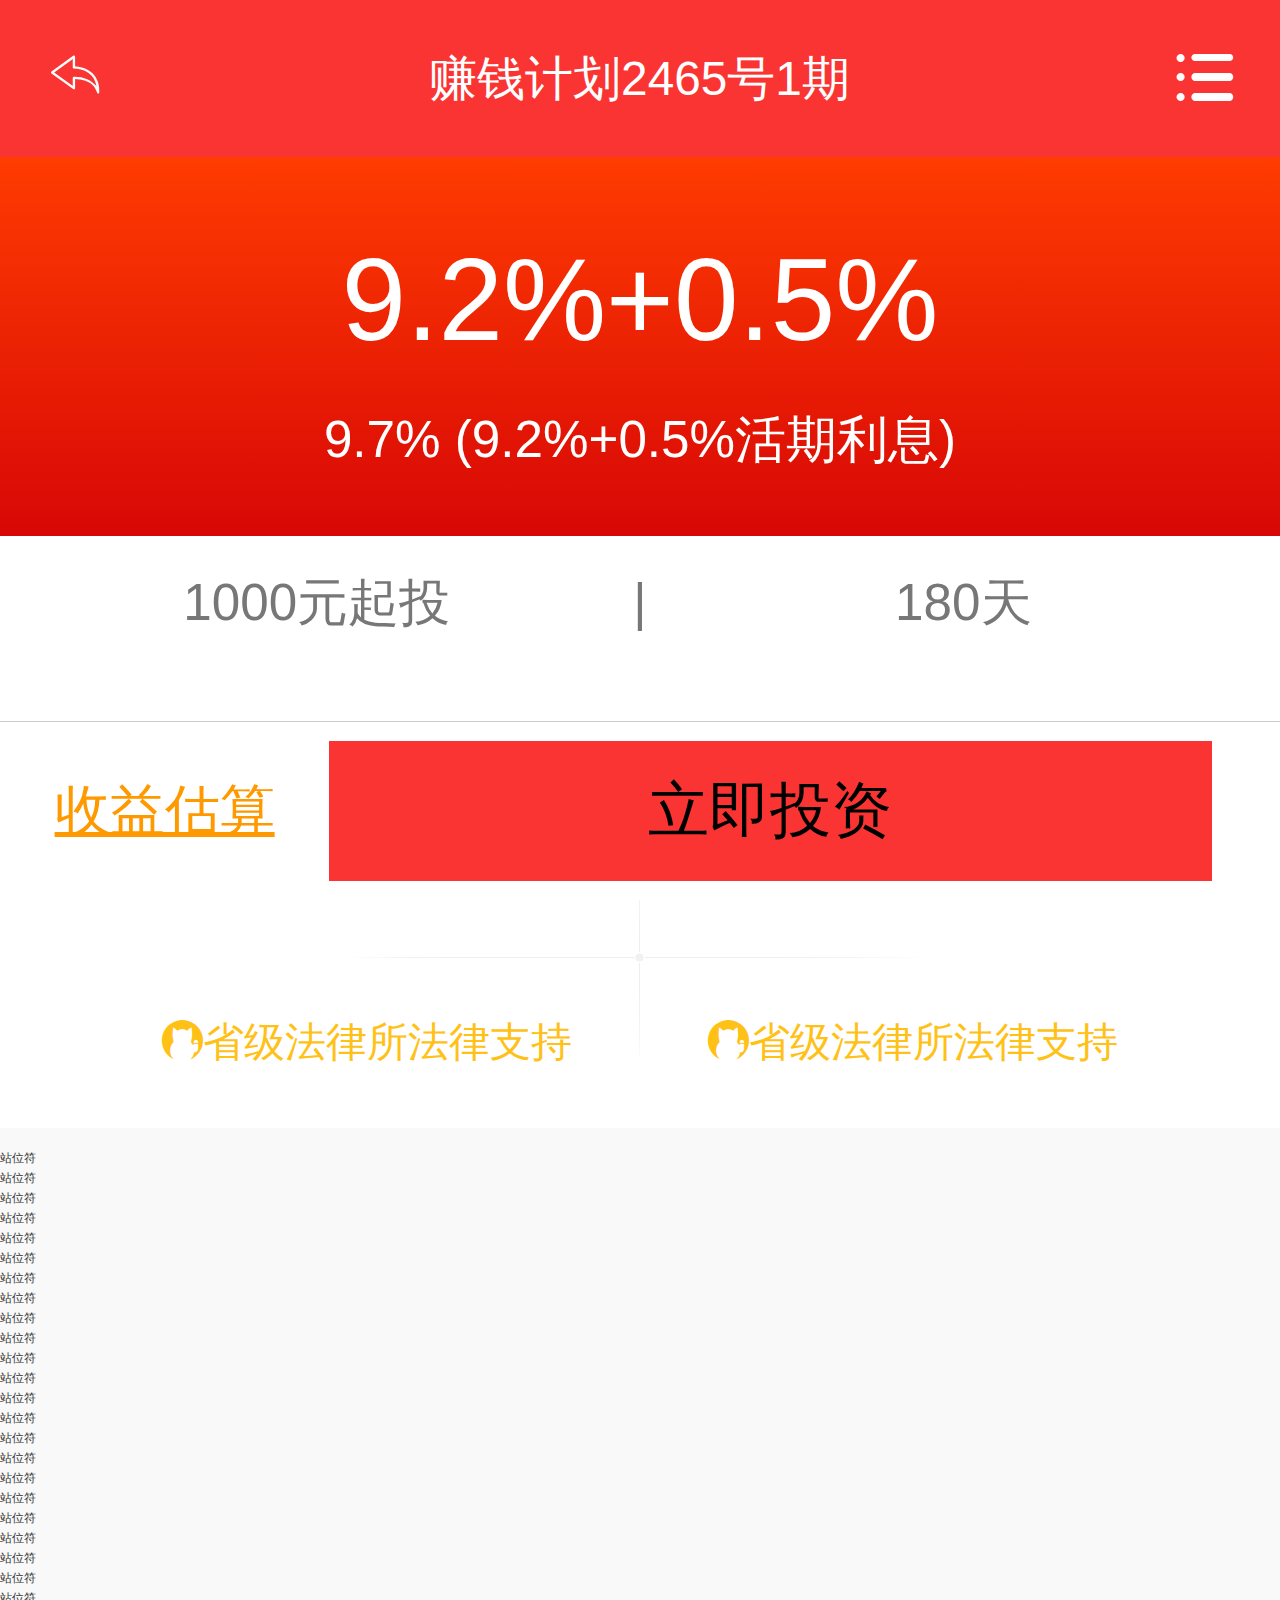
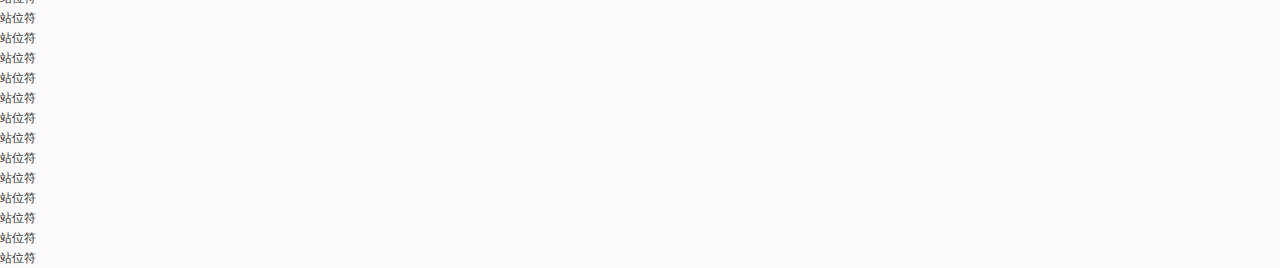
==== detail.html @ 258b19ae "1426" ====
<!DOCTYPE html>
<html>
	<head>
		<meta charset="UTF-8">
		<meta name="viewport" content="width=device-width,initial-scale=1,minimum-scale=1,maximum-scale=1,user-scalable=no" />
		<title>Details</title>
		<link rel="stylesheet" href="css/iconfont.css" />
		<link rel="stylesheet" href="css/detail.css" />
		<script type="text/javascript">
			var fs=document.documentElement.clientWidth/750*100;
			document.querySelector('html').style.fontSize=fs+'px';
		</script>
	</head>
	<body>
		<header>
			<i class="iconfont icon-fanhui"></i>
			<h3>赚钱计划2465号1期</h3>
			<i class="iconfont icon-caidan"></i>
		</header>
		<section class="banner">
			<p>9.2%+0.5%</p>
			<p>9.7% (9.2%+0.5%活期利息)</p>
		</section>
		<section class="plan">
			<a href="">1000元起投</a> | <a href="">180天</a>
		</section>
		<section class="support">
			<div class="data-list">
				<div><i class="iconfont icon-zhengmian"></i><span>省级法律所法律支持</span></div>
				<div><i class="iconfont icon-zhengmian"></i><span>省级法律所法律支持</span></div>
				<div><i class="iconfont icon-zhengmian"></i><span>省级法律所法律支持</span></div>
				<div><i class="iconfont icon-zhengmian"></i><span>省级法律所法律支持</span></div>
			</div>
		</section>
		<div>
			<br>站位符
				<br>站位符
					<br>站位符
			<br>站位符
				<br>站位符
					<br>站位符
						<br>站位符
				<br>站位符
					<br>站位符
						<br>站位符
				<br>站位符
					<br>站位符
						<br>站位符
				<br>站位符
					<br>站位符<br>站位符
				<br>站位符
					<br>站位符
						<br>站位符
				<br>站位符
					<br>站位符
						<br>站位符
				<br>站位符
					<br>站位符
						<br>站位符
				<br>站位符
					<br>站位符
						<br>站位符
				<br>站位符
					<br>站位符
						<br>站位符
				<br>站位符
					<br>站位符<br>站位符
				<br>站位符
					<br>站位符
						
																			
		</div>
		<footer>
			<a href="">收益估算</a>
			<button>立即投资</button>
		</footer>
		<script src="js/zepto/zepto.js" type="text/javascript" charset="utf-8"></script>
		<script src="js/zepto/event.js" type="text/javascript" charset="utf-8"></script>
		
	</body>
</html>
---- css/iconfont.css ----
@font-face {font-family: "iconfont";
  src: url('../font/iconfont.eot?t=1494812464862'); /* IE9*/
  src: url('../font/iconfont.eot?t=1494812464862#iefix') format('embedded-opentype'), /* IE6-IE8 */
  url('../font/iconfont.woff?t=1494812464862') format('woff'), /* chrome, firefox */
  url('../font/iconfont.ttf?t=1494812464862') format('truetype'), /* chrome, firefox, opera, Safari, Android, iOS 4.2+*/
  url('../font/iconfont.svg?t=1494812464862#iconfont') format('svg'); /* iOS 4.1- */
}

.iconfont {
  font-family:"iconfont" !important;
  font-size:16px;
  font-style:normal;
  -webkit-font-smoothing: antialiased;
  -moz-osx-font-smoothing: grayscale;
}

.icon-zhuye:before { content: "\3478"; }

.icon-vip:before { content: "\3434"; }

.icon-fanhui:before { content: "\f000c"; }

.icon-chongzhi:before { content: "\f029c"; }

.icon-wenti:before { content: "\f00bd"; }

.icon-shouji:before { content: "\e625"; }

.icon-tubiao3:before { content: "\e6e3"; }

.icon-caidan:before { content: "\e6dc"; }

.icon-iconfontzhuce:before { content: "\e639"; }

.icon-home:before { content: "\e6b8"; }

.icon-iconziti10:before { content: "\e613"; }

.icon-faxian:before { content: "\e623"; }

.icon-suo:before { content: "\e681"; }

.icon-shouji1:before { content: "\e795"; }

.icon-dianhua:before { content: "\e621"; }

.icon-icon02:before { content: "\e604"; }

.icon-liwu:before { content: "\e647"; }

.icon-shangjia:before { content: "\e65a"; }

.icon-chazhao:before { content: "\e65c"; }

.icon-jiarugouwuche:before { content: "\e640"; }

.icon-faxian1:before { content: "\e608"; }

.icon-re:before { content: "\e61d"; }

.icon-renzheng:before { content: "\e646"; }

.icon-gouwuche:before { content: "\e6ff"; }

.icon-saomiao:before { content: "\e669"; }

.icon-vip1:before { content: "\e680"; }

.icon-book:before { content: "\e60d"; }

.icon-xin:before { content: "\e60e"; }

.icon-xiaoxi:before { content: "\e628"; }

.icon-order:before { content: "\e614"; }

.icon-lock-fill:before { content: "\e615"; }

.icon-wode:before { content: "\e60f"; }

.icon-xiuli0:before { content: "\e776"; }

.icon-qidong:before { content: "\e66e"; }

.icon-touzi:before { content: "\e643"; }

.icon-huiyuan:before { content: "\e62f"; }

.icon-552cc60056679:before { content: "\e619"; }

.icon-qiandao:before { content: "\e977"; }

.icon-zhengmian:before { content: "\e601"; }

.icon-shouhuo:before { content: "\f000f"; }

.icon-iconset0204:before { content: "\e667"; }

.icon-gengduo:before { content: "\e627"; }

.icon-qianbao:before { content: "\e6e2"; }

.icon-wenhao:before { content: "\e62a"; }

.icon-shouye:before { content: "\e605"; }

.icon-pay:before { content: "\e622"; }

.icon-icon:before { content: "\e600"; }

.icon-artboard13:before { content: "\e7e0"; }

.icon-zhiyin:before { content: "\e651"; }

.icon-buoumaotubiao45:before { content: "\e629"; }

.icon-icon4:before { content: "\e60a"; }

.icon-jiaruwomen:before { content: "\e735"; }

.icon-weibiaoti--:before { content: "\e803"; }

.icon-mao:before { content: "\e5fb"; }

.icon-xinshouzhiyin:before { content: "\e648"; }

.icon-start:before { content: "\e66b"; }

.icon-dianhuaqia:before { content: "\e77c"; }

.icon-women:before { content: "\e606"; }
---- css/detail.css ----
html,
body,
ul,
li,
ol,
dl,
dd,
dt,
p,
h1,
h2,
h3,
h4,
h5,
h6,
form,
fieldset,
legend,
img,
footer {
  margin: 0;
  padding: 0;
  box-sizing: border-box;
}
fieldset,
img {
  border: none;
}
img {
  display: block;
}
address,
caption,
cite,
code,
dfn,
th,
var {
  font-style: normal;
  font-weight: normal;
}
ul,
ol {
  list-style: none;
}
input {
  padding-top: 0;
  padding-bottom: 0;
  font-family: "SimSun", "宋体";
}
input::-moz-focus-inner {
  border: none;
  padding: 0;
}
select,
input {
  vertical-align: middle;
}
select,
input,
textarea {
  font-size: 12px;
  margin: 0;
}
input[type="text"],
input[type="password"],
textarea {
  outline-style: none;
  -webkit-appearance: none;
}
textarea {
  resize: none;
}
input,
textarea {
  background: none;
  border: none;
}
table {
  border-collapse: collapse;
}
body {
  color: #333;
  font: 12px/20px "微软雅黑", "SimSun", "Arial Narrow", HELVETICA;
  background: #f9f9f9;
}
a {
  color: #666;
  text-decoration: none;
}
a:visited {
  color: #666;
}
a:hover,
a:active,
a:focus {
  color: #ff8400;
  text-decoration: underline;
}
header {
  height: 0.92rem;
  padding-left: 0.27rem;
  padding-right: 0.27rem;
  color: #fff;
  background: #FA3432;
  display: flex;
  justify-content: space-between;
  align-items: center;
}
header .iconfont {
  font-size: 0.34rem;
}
header h3 {
  font-size: 0.28rem;
  font-weight: normal;
}
.banner {
  background: linear-gradient(to bottom, #ff3c01, #d80706);
  height: 2.22rem;
  text-align: center;
}
.banner p {
  color: #fff;
}
.banner p:first-child {
  font-size: 0.68rem;
  padding-top: 0.5rem;
  line-height: 0.68rem;
}
.banner p:last-child {
  font-size: 0.3rem;
  margin-top: 0.42rem;
}
.plan {
  background: #fff;
  display: flex;
  justify-content: space-around;
  align-items: center;
  height: 0.79rem;
  font-size: 0.3rem;
  color: #777;
}
.plan a {
  width: 50%;
  text-align: center;
  color: #777;
  font-size: 0.3rem;
}
.support {
  background: #fff;
  padding-top: 0.68rem;
}
.support .data-list {
  background: url(../img/detail_icon_bg.png) no-repeat center center;
  margin-left: 0.55rem;
  margin-right: 0.55rem;
  width: 6.4rem;
  height: 2rem;
  display: flex;
  flex-wrap: wrap;
  color: #ffc116;
  justify-content: space-around;
  align-items: center;
}
.support .data-list div .iconfont {
  width: 0.55rem;
  height: 0.55rem;
  text-align: center;
  line-height: 0.55rem;
  font-size: 0.24rem;
}
.support .data-list div span {
  font-size: 0.24rem;
}
footer {
  display: flex;
  align-items: center;
  background: #fff;
  position: fixed;
  width: 100%;
  bottom: 0;
  border-top: 1px solid #ccc;
  height: 1.05rem;
}
footer a {
  margin-right: 0.32rem;
  margin-left: 0.32rem;
  display: block;
  color: #f90;
  font-size: 0.32rem;
  text-decoration: underline;
}
footer a:visited {
  color: #f90;
}
footer button {
  width: 5.17rem;
  height: 0.82rem;
  font-size: 0.36rem;
  border-radius: ;
  background: #fa3432;
  border: none;
  outline: none;
}
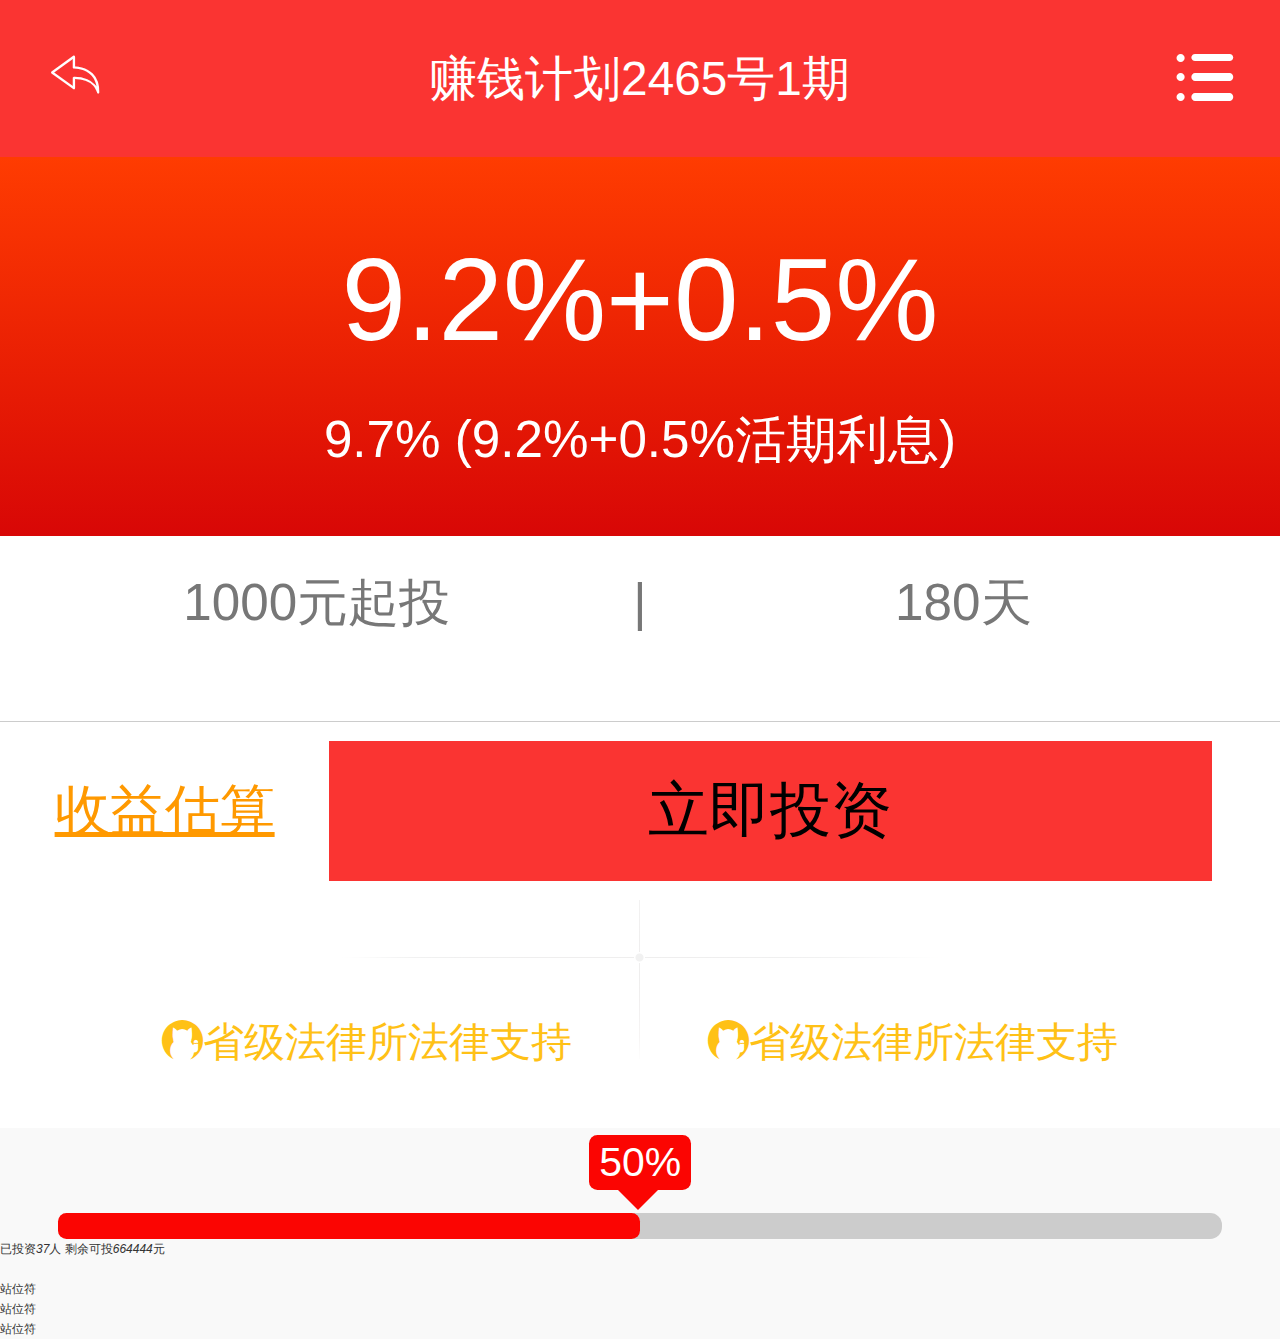
==== commit 686730a2: "21.25" ====
--- a/detail.html
+++ b/detail.html
@@ -32,43 +32,21 @@
 				<div><i class="iconfont icon-zhengmian"></i><span>省级法律所法律支持</span></div>
 			</div>
 		</section>
+		<section class="proccess">
+			<div class="proccessbody">
+				<div class="pro-front" data-proccess="50"></div>
+				<div class="pro-block">0%</div>
+			</div>
+			<p class="pro-info">
+				<span>已投资<em>37</em>人</span>
+				<span>剩余可投<em>664444</em>元</span>
+			</p>
+		</section>
 		<div>
 			<br>站位符
 				<br>站位符
 					<br>站位符
-			<br>站位符
-				<br>站位符
-					<br>站位符
-						<br>站位符
-				<br>站位符
-					<br>站位符
-						<br>站位符
-				<br>站位符
-					<br>站位符
-						<br>站位符
-				<br>站位符
-					<br>站位符<br>站位符
-				<br>站位符
-					<br>站位符
-						<br>站位符
-				<br>站位符
-					<br>站位符
-						<br>站位符
-				<br>站位符
-					<br>站位符
-						<br>站位符
-				<br>站位符
-					<br>站位符
-						<br>站位符
-				<br>站位符
-					<br>站位符
-						<br>站位符
-				<br>站位符
-					<br>站位符<br>站位符
-				<br>站位符
-					<br>站位符
-						
-																			
+												
 		</div>
 		<footer>
 			<a href="">收益估算</a>
@@ -76,6 +54,64 @@
 		</footer>
 		<script src="js/zepto/zepto.js" type="text/javascript" charset="utf-8"></script>
 		<script src="js/zepto/event.js" type="text/javascript" charset="utf-8"></script>
-		
+		<script src="js/zepto/touch.js" type="text/javascript" charset="utf-8"></script>		
+		<script type="text/javascript">
+			//进度条
+			window.requestAnimFrame = (function(){
+				  return  window.requestAnimationFrame       ||
+				          window.webkitRequestAnimationFrame ||
+				          window.mozRequestAnimationFrame    ||
+				          function( callback ){
+				            window.setTimeout(callback, 1000 / 60);
+				          };
+			})();
+			
+			window.cancelrequestAnimFrame = (function(){
+				  return  window.cancelAnimationFrame   ||
+				          window.webkitCancelAnimationFrame ||
+				          window.mozCancelAnimationFrame    ||
+				          window.clearTimeout;
+				          
+			})();
+			$(function(){
+				var value= $('.pro-front').attr('data-proccess');
+				var totalwidth=$('.proccessbody').width();
+				var currentvalue=0;
+				var prowidth=value/100 * totalwidth;
+				var pblockWidth=$('.pro-block').width();
+				console.info(prowidth);
+				console.info(pblockWidth);
+				$('.pro-front').css('width',prowidth);
+				$('.pro-block').css("left",prowidth-pblockWidth/2);
+				function addNumber(){
+					var step=value/30;
+					currentvalue=currentvalue+step;
+					currentvalue=currentvalue>value?value:currentvalue;
+					$('.pro-block').html(currentvalue+"%");
+					var timer=requestAnimationFrame(function(){
+						
+						addNumber();	
+					});
+					
+					if(currentvalue>=value){
+						cancelAnimationFrame(timer);
+					}
+				}
+				addNumber();
+				
+				$('button').on({'tap':function(){
+					value++;
+					value=value>100?100:value;
+					
+					console.info(value);
+					
+					$('.pro-front').css('width',prowidth);
+					$('.pro-block').css("left",prowidth-pblockWidth/2);
+					prowidth=value/100 * totalwidth;
+					addNumber();
+					}
+				})
+			})
+		</script>
 	</body>
 </html>
--- a/css/detail.css
+++ b/css/detail.css
@@ -172,6 +172,52 @@
 .support .data-list div span {
   font-size: 0.24rem;
 }
+.proccess {
+  margin-top: 0.5rem;
+}
+.proccess .proccessbody {
+  width: 6.82rem;
+  height: 0.15rem;
+  border-radius: 0.07rem;
+  background: #ccc;
+  margin: 0 auto;
+  position: relative;
+}
+.proccess .proccessbody .pro-front {
+  width: 0rem;
+  height: 0.15rem;
+  border-radius: 0.05rem;
+  background-color: #fb0502;
+  transition: width 0.5s linear;
+}
+.proccess .proccessbody .pro-block {
+  width: 0.6rem;
+  height: 0.32rem;
+  line-height: 0.32rem;
+  border-radius: 0.05rem;
+  font-size: 0.24rem;
+  text-align: center;
+  color: #fff;
+  position: absolute;
+  top: -0.46rem;
+  left: -0.3rem;
+  transition: left 0.5s linear;
+  background: #fb0502;
+}
+.proccess .proccessbody .pro-block:after {
+  content: '';
+  display: block;
+  border-width: 12;
+  width: 0;
+  height: 0;
+  overflow: hidden;
+  border-style: solid dashed dashed dashed;
+  border-color: #fb0502 transparent transparent transparent;
+  border-width: 0.12rem;
+  position: absolute;
+  top: 0.32rem;
+  left: 0.17rem;
+}
 footer {
   display: flex;
   align-items: center;
